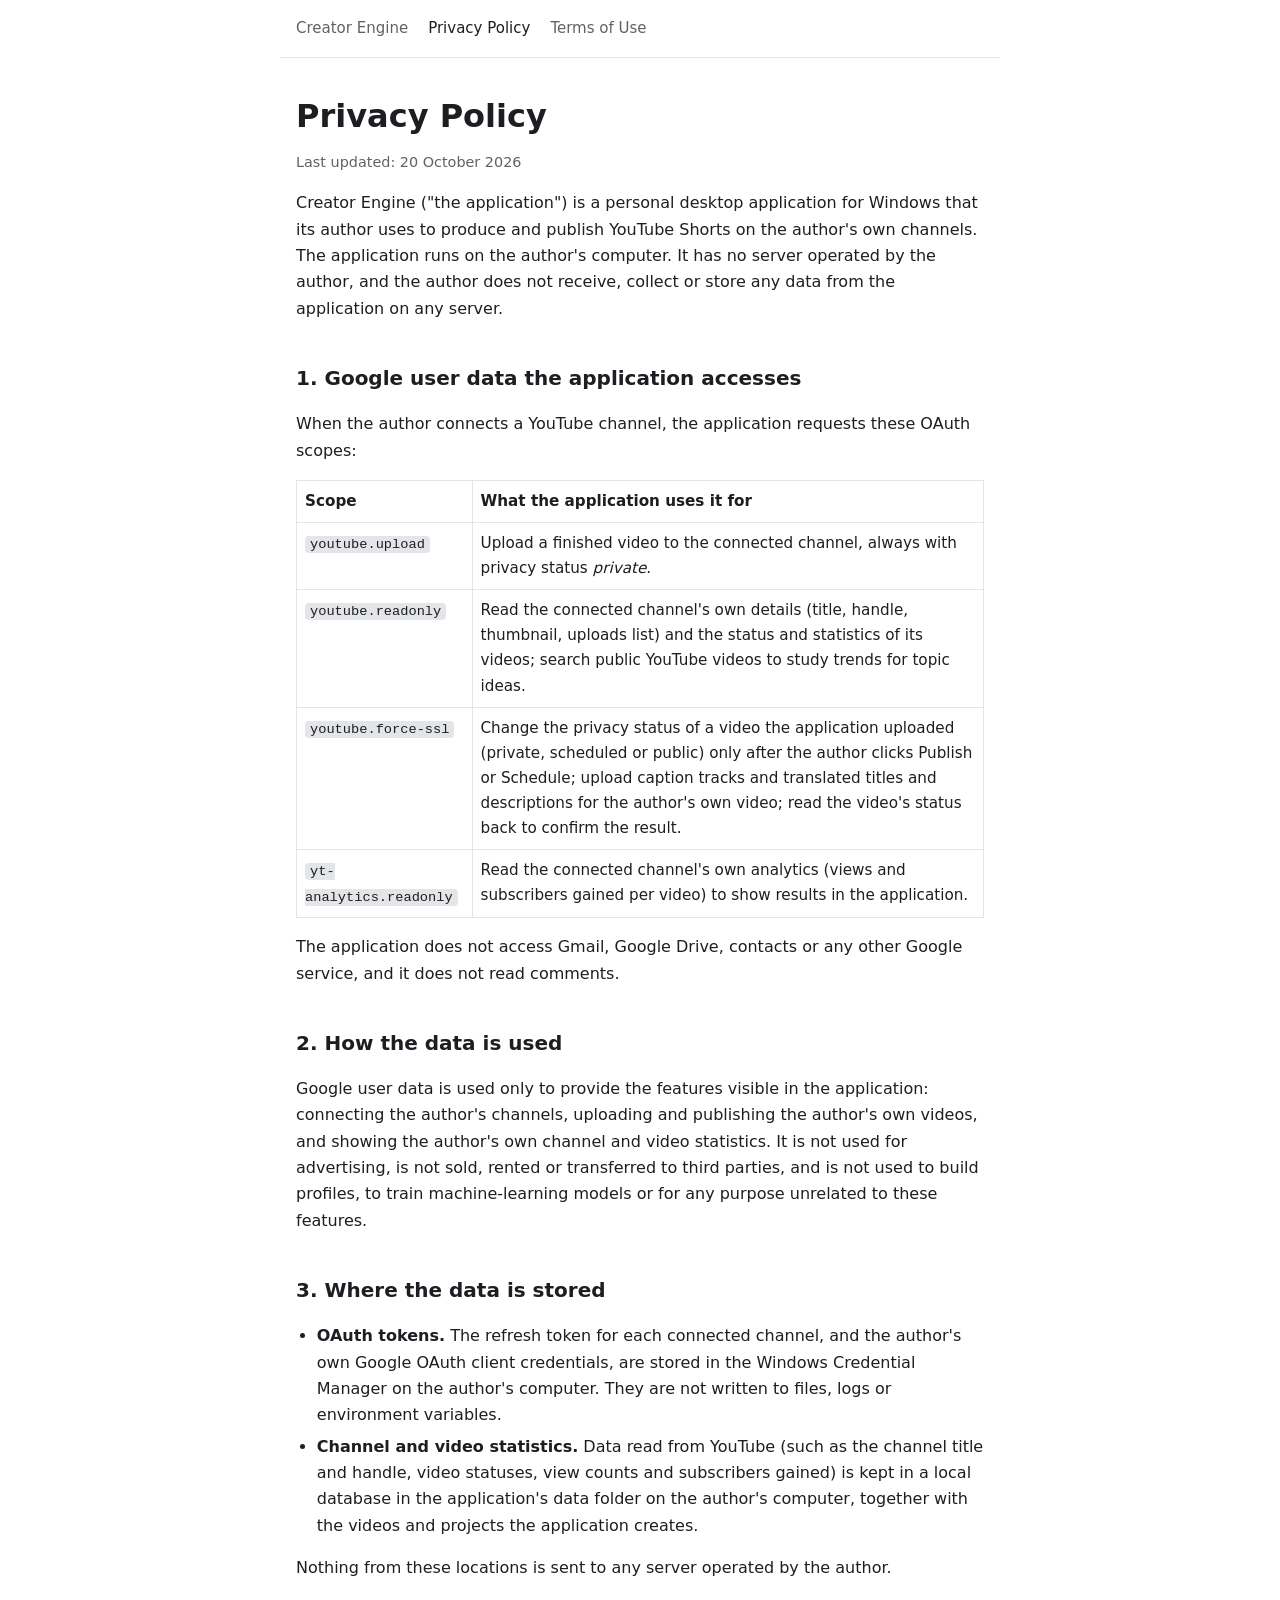
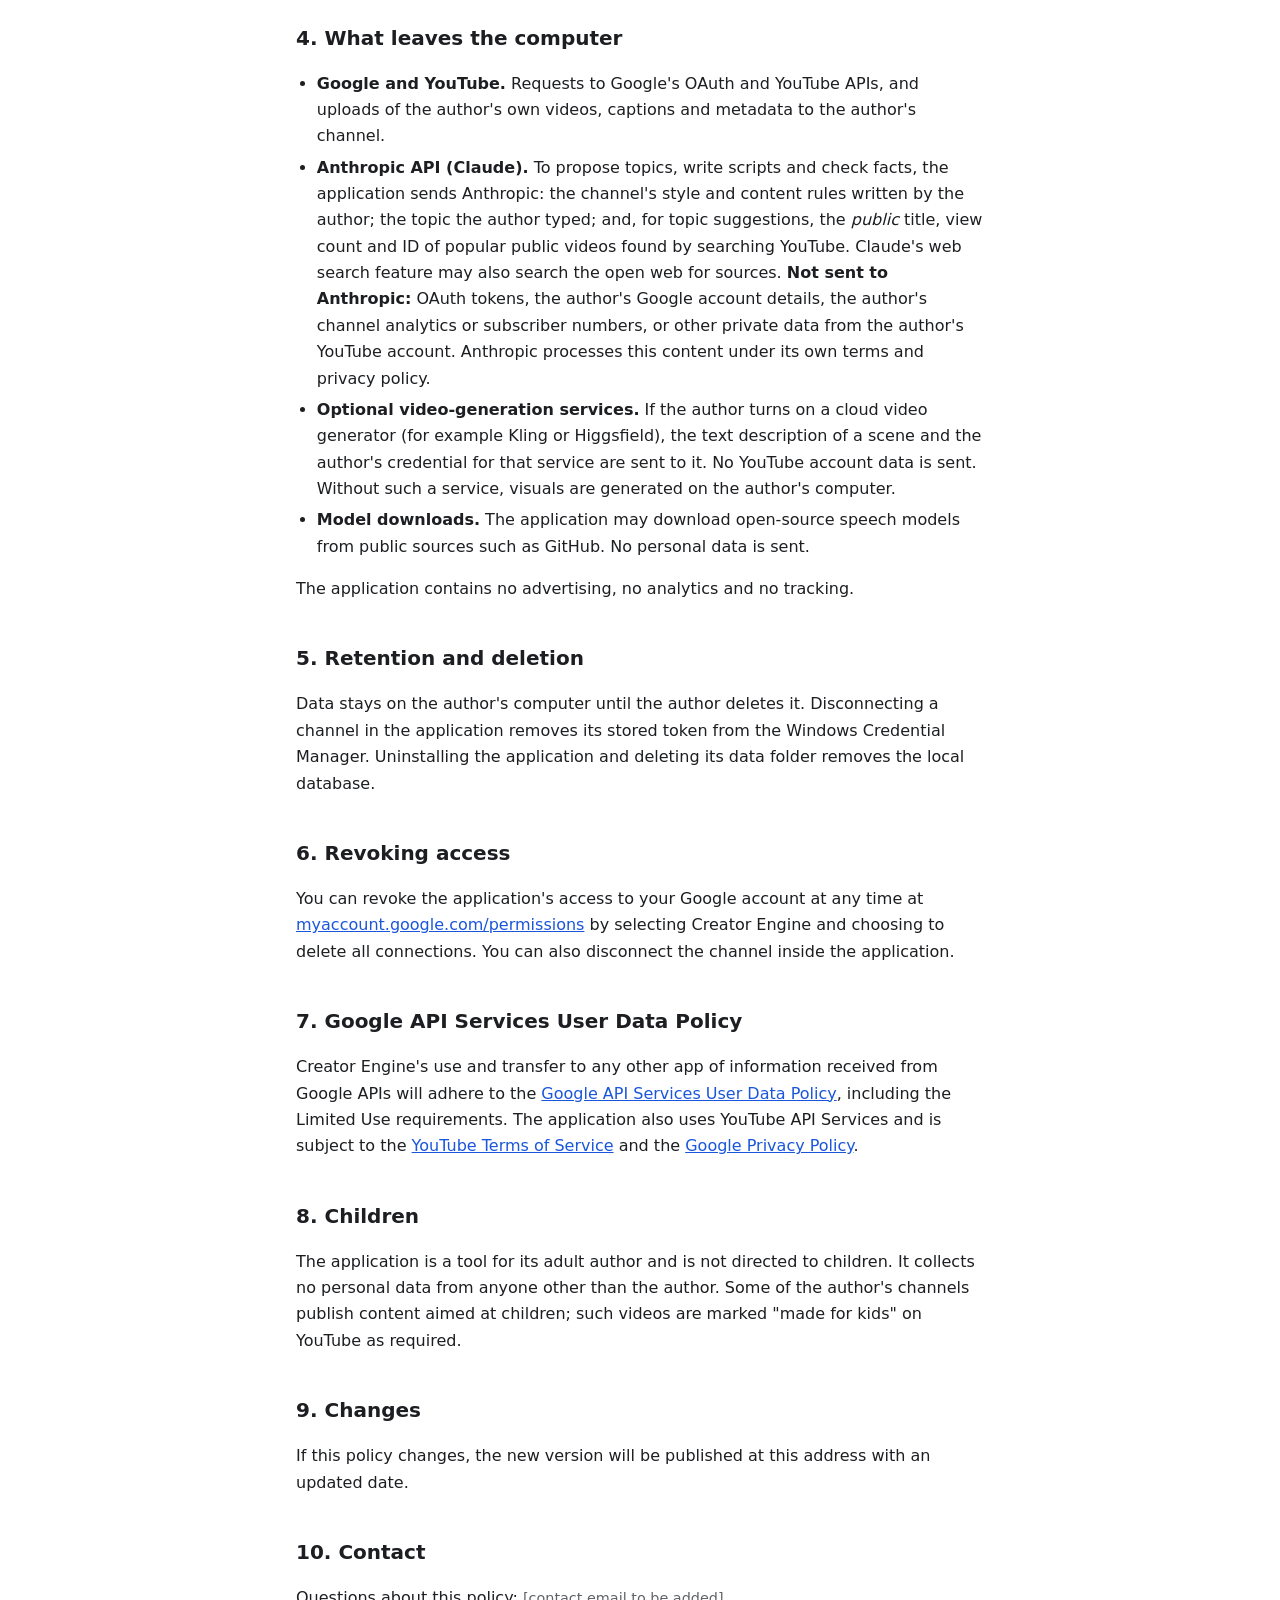
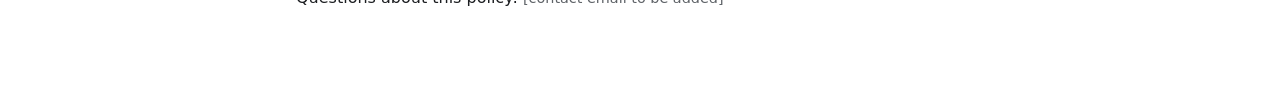
==== privacy.html @ 70d791c1 "Add Creator Engine public pages" ====
<!doctype html>
<html lang="en"><head><meta charset="utf-8"><meta name="viewport" content="width=device-width,initial-scale=1">
<title>Privacy Policy - Creator Engine</title>
<meta name="description" content="Privacy Policy for Creator Engine, a personal Windows app for YouTube Shorts.">
<link rel="stylesheet" href="/style.css"></head><body>
<nav><a href="/">Creator Engine</a><a href="/privacy.html" aria-current="page">Privacy Policy</a><a href="/terms.html">Terms of Use</a></nav>
<main>
<h1>Privacy Policy</h1>
<p class="muted">Last updated: 20 October 2026</p>
<p>Creator Engine ("the application") is a personal desktop application for Windows that its author uses to produce and publish YouTube Shorts on the author's own channels. The application runs on the author's computer. It has no server operated by the author, and the author does not receive, collect or store any data from the application on any server.</p>

<h2>1. Google user data the application accesses</h2>
<p>When the author connects a YouTube channel, the application requests these OAuth scopes:</p>
<table>
<tr><th>Scope</th><th>What the application uses it for</th></tr>
<tr><td><code>youtube.upload</code></td><td>Upload a finished video to the connected channel, always with privacy status <em>private</em>.</td></tr>
<tr><td><code>youtube.readonly</code></td><td>Read the connected channel's own details (title, handle, thumbnail, uploads list) and the status and statistics of its videos; search public YouTube videos to study trends for topic ideas.</td></tr>
<tr><td><code>youtube.force-ssl</code></td><td>Change the privacy status of a video the application uploaded (private, scheduled or public) only after the author clicks Publish or Schedule; upload caption tracks and translated titles and descriptions for the author's own video; read the video's status back to confirm the result.</td></tr>
<tr><td><code>yt-analytics.readonly</code></td><td>Read the connected channel's own analytics (views and subscribers gained per video) to show results in the application.</td></tr>
</table>
<p>The application does not access Gmail, Google Drive, contacts or any other Google service, and it does not read comments.</p>

<h2>2. How the data is used</h2>
<p>Google user data is used only to provide the features visible in the application: connecting the author's channels, uploading and publishing the author's own videos, and showing the author's own channel and video statistics. It is not used for advertising, is not sold, rented or transferred to third parties, and is not used to build profiles, to train machine-learning models or for any purpose unrelated to these features.</p>

<h2>3. Where the data is stored</h2>
<ul>
<li><strong>OAuth tokens.</strong> The refresh token for each connected channel, and the author's own Google OAuth client credentials, are stored in the Windows Credential Manager on the author's computer. They are not written to files, logs or environment variables.</li>
<li><strong>Channel and video statistics.</strong> Data read from YouTube (such as the channel title and handle, video statuses, view counts and subscribers gained) is kept in a local database in the application's data folder on the author's computer, together with the videos and projects the application creates.</li>
</ul>
<p>Nothing from these locations is sent to any server operated by the author.</p>

<h2>4. What leaves the computer</h2>
<ul>
<li><strong>Google and YouTube.</strong> Requests to Google's OAuth and YouTube APIs, and uploads of the author's own videos, captions and metadata to the author's channel.</li>
<li><strong>Anthropic API (Claude).</strong> To propose topics, write scripts and check facts, the application sends Anthropic: the channel's style and content rules written by the author; the topic the author typed; and, for topic suggestions, the <em>public</em> title, view count and ID of popular public videos found by searching YouTube. Claude's web search feature may also search the open web for sources. <strong>Not sent to Anthropic:</strong> OAuth tokens, the author's Google account details, the author's channel analytics or subscriber numbers, or other private data from the author's YouTube account. Anthropic processes this content under its own terms and privacy policy.</li>
<li><strong>Optional video-generation services.</strong> If the author turns on a cloud video generator (for example Kling or Higgsfield), the text description of a scene and the author's credential for that service are sent to it. No YouTube account data is sent. Without such a service, visuals are generated on the author's computer.</li>
<li><strong>Model downloads.</strong> The application may download open-source speech models from public sources such as GitHub. No personal data is sent.</li>
</ul>
<p>The application contains no advertising, no analytics and no tracking.</p>

<h2>5. Retention and deletion</h2>
<p>Data stays on the author's computer until the author deletes it. Disconnecting a channel in the application removes its stored token from the Windows Credential Manager. Uninstalling the application and deleting its data folder removes the local database.</p>

<h2>6. Revoking access</h2>
<p>You can revoke the application's access to your Google account at any time at <a href="https://myaccount.google.com/permissions">myaccount.google.com/permissions</a> by selecting Creator Engine and choosing to delete all connections. You can also disconnect the channel inside the application.</p>

<h2>7. Google API Services User Data Policy</h2>
<p>Creator Engine's use and transfer to any other app of information received from Google APIs will adhere to the <a href="https://developers.google.com/terms/api-services-user-data-policy">Google API Services User Data Policy</a>, including the Limited Use requirements. The application also uses YouTube API Services and is subject to the <a href="https://www.youtube.com/t/terms">YouTube Terms of Service</a> and the <a href="https://policies.google.com/privacy">Google Privacy Policy</a>.</p>

<h2>8. Children</h2>
<p>The application is a tool for its adult author and is not directed to children. It collects no personal data from anyone other than the author. Some of the author's channels publish content aimed at children; such videos are marked "made for kids" on YouTube as required.</p>

<h2>9. Changes</h2>
<p>If this policy changes, the new version will be published at this address with an updated date.</p>

<h2>10. Contact</h2>
<p>Questions about this policy: <span class="muted">[contact email to be added]</span></p>
</main></body></html>
---- style.css ----
:root{--bg:#fff;--fg:#1c1e21;--muted:#5f6368;--line:#e3e5e8;--accent:#1a56db}
@media(prefers-color-scheme:dark){:root{--bg:#14161a;--fg:#e8eaed;--muted:#9aa0a6;--line:#2d3036;--accent:#8ab4f8}}
*{box-sizing:border-box}
body{margin:0;background:var(--bg);color:var(--fg);font:16px/1.65 system-ui,-apple-system,"Segoe UI",Roboto,sans-serif}
main{max-width:720px;margin:0 auto;padding:32px 16px 64px}
nav{max-width:720px;margin:0 auto;padding:16px;display:flex;gap:20px;border-bottom:1px solid var(--line);flex-wrap:wrap}
nav a{color:var(--muted);text-decoration:none;font-size:15px}
nav a:hover,nav a[aria-current]{color:var(--fg)}
h1{font-size:2rem;line-height:1.25;margin:.2em 0 .4em}
h2{font-size:1.25rem;margin:2em 0 .5em}
a{color:var(--accent)}
code{background:var(--line);padding:1px 5px;border-radius:4px;font-size:.9em}
.muted{color:var(--muted);font-size:.9rem}
ul{padding-left:1.3em}
li{margin:.3em 0}
table{border-collapse:collapse;width:100%;font-size:.95rem}
td,th{border:1px solid var(--line);padding:8px;text-align:left;vertical-align:top}
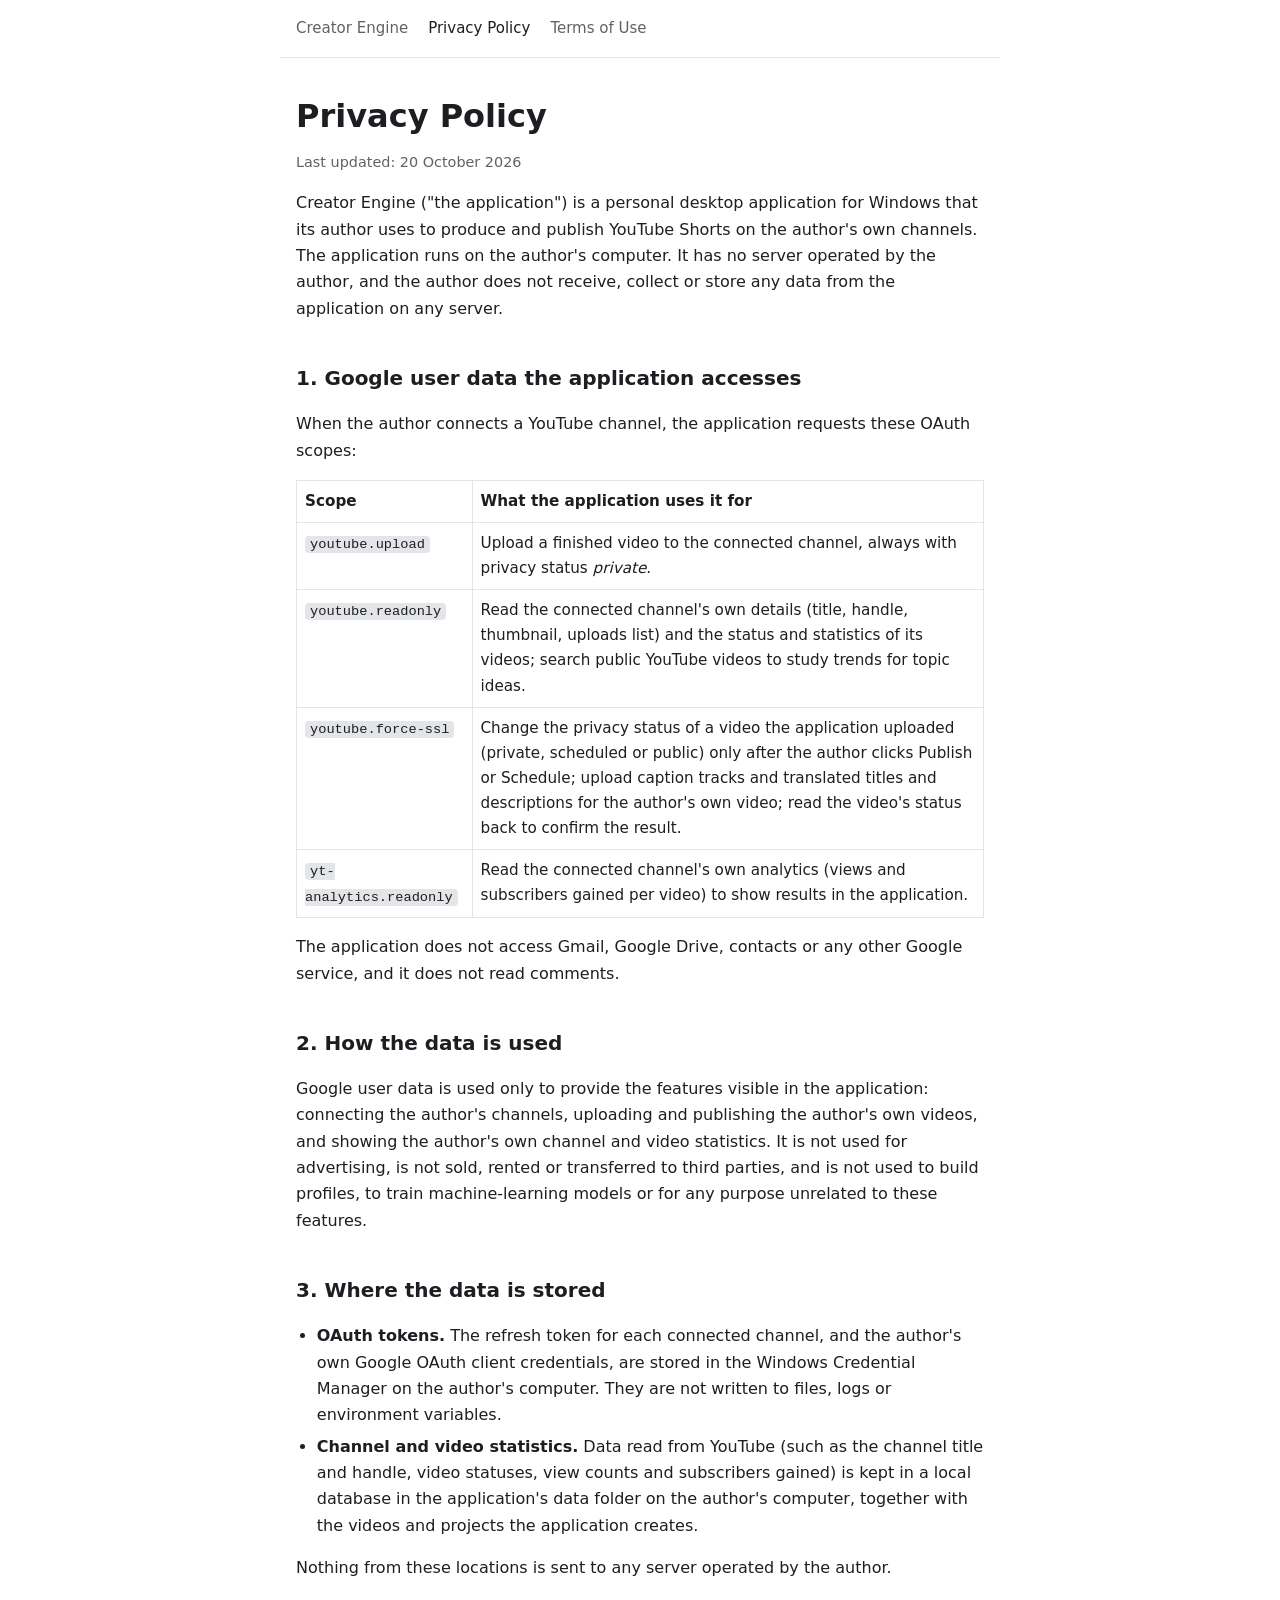
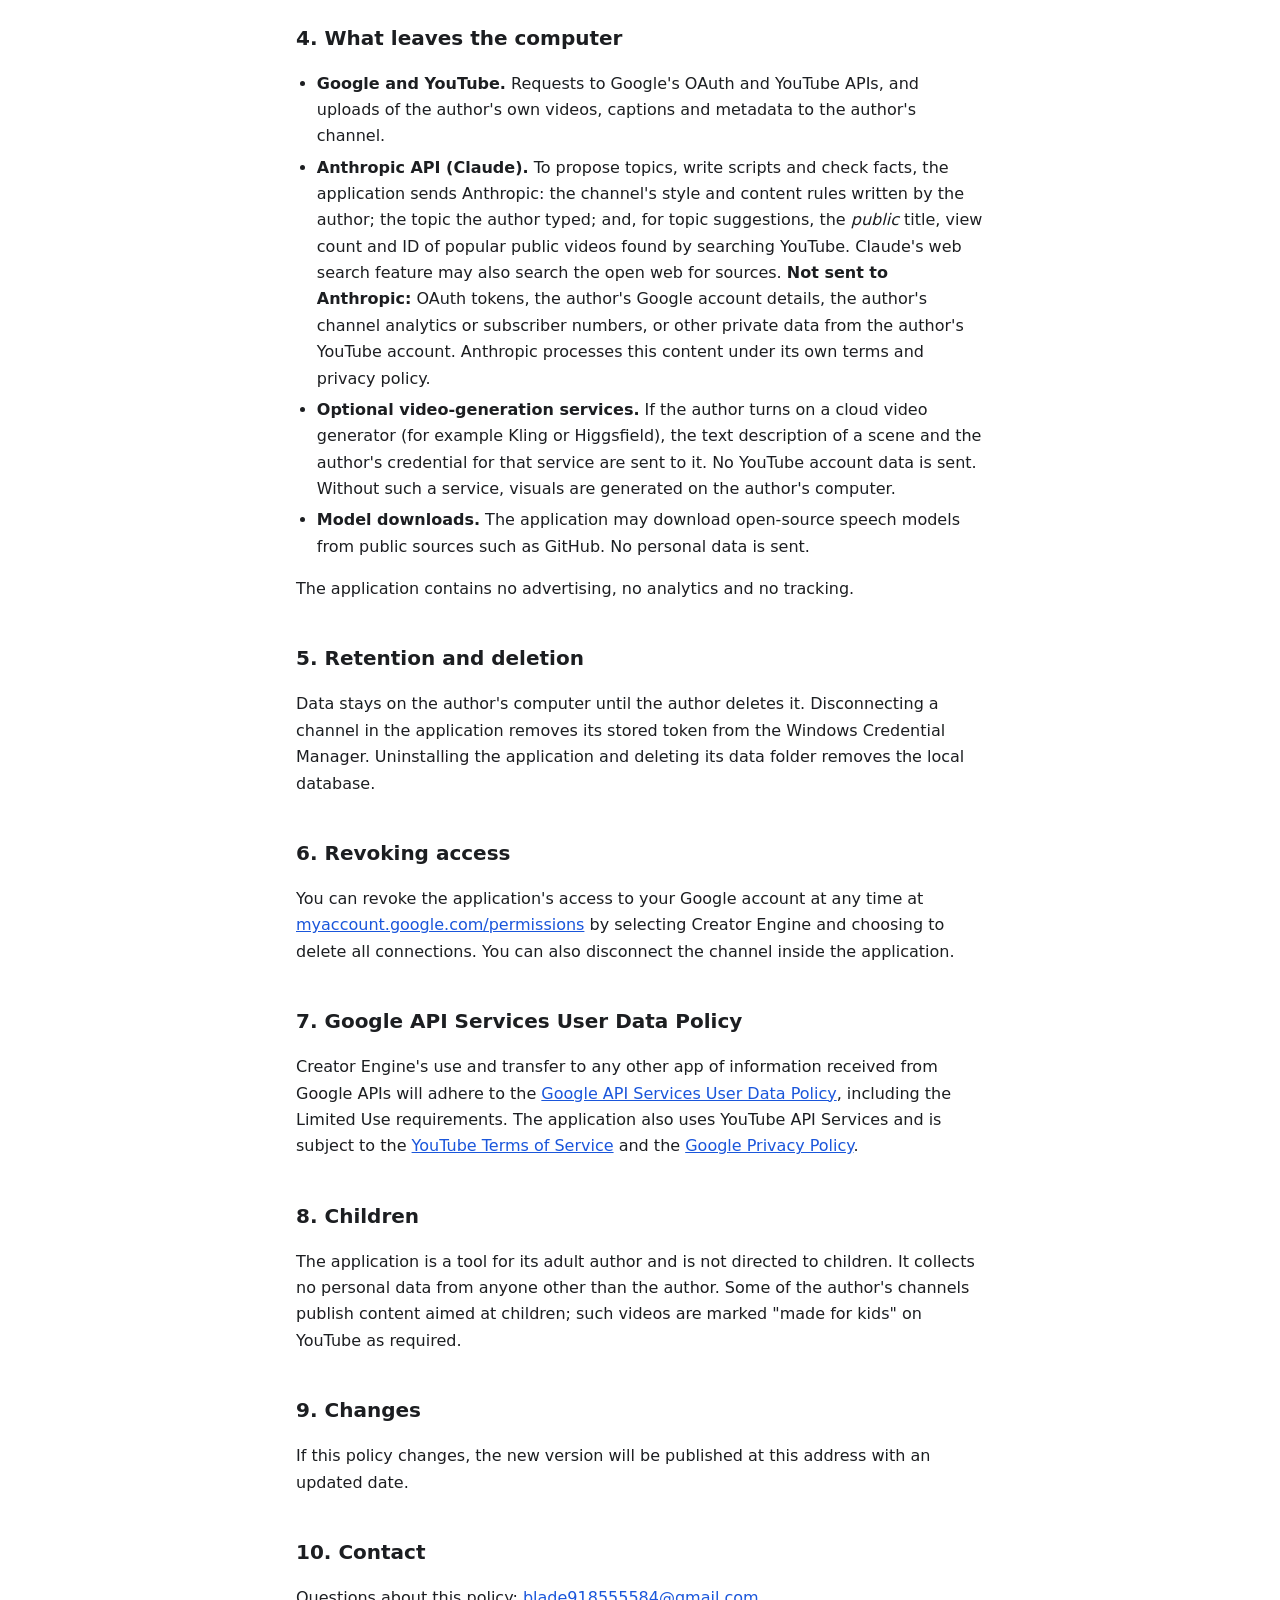
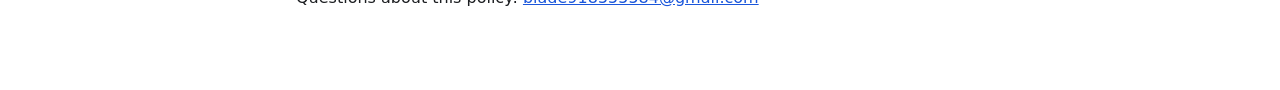
==== commit 657567a9: "Add contact email" ====
--- a/privacy.html
+++ b/privacy.html
@@ -55,5 +55,5 @@
 <p>If this policy changes, the new version will be published at this address with an updated date.</p>
 
 <h2>10. Contact</h2>
-<p>Questions about this policy: <span class="muted">[contact email to be added]</span></p>
+<p>Questions about this policy: <a href="mailto:blade918555584@gmail.com">blade918555584@gmail.com</a></p>
 </main></body></html>
